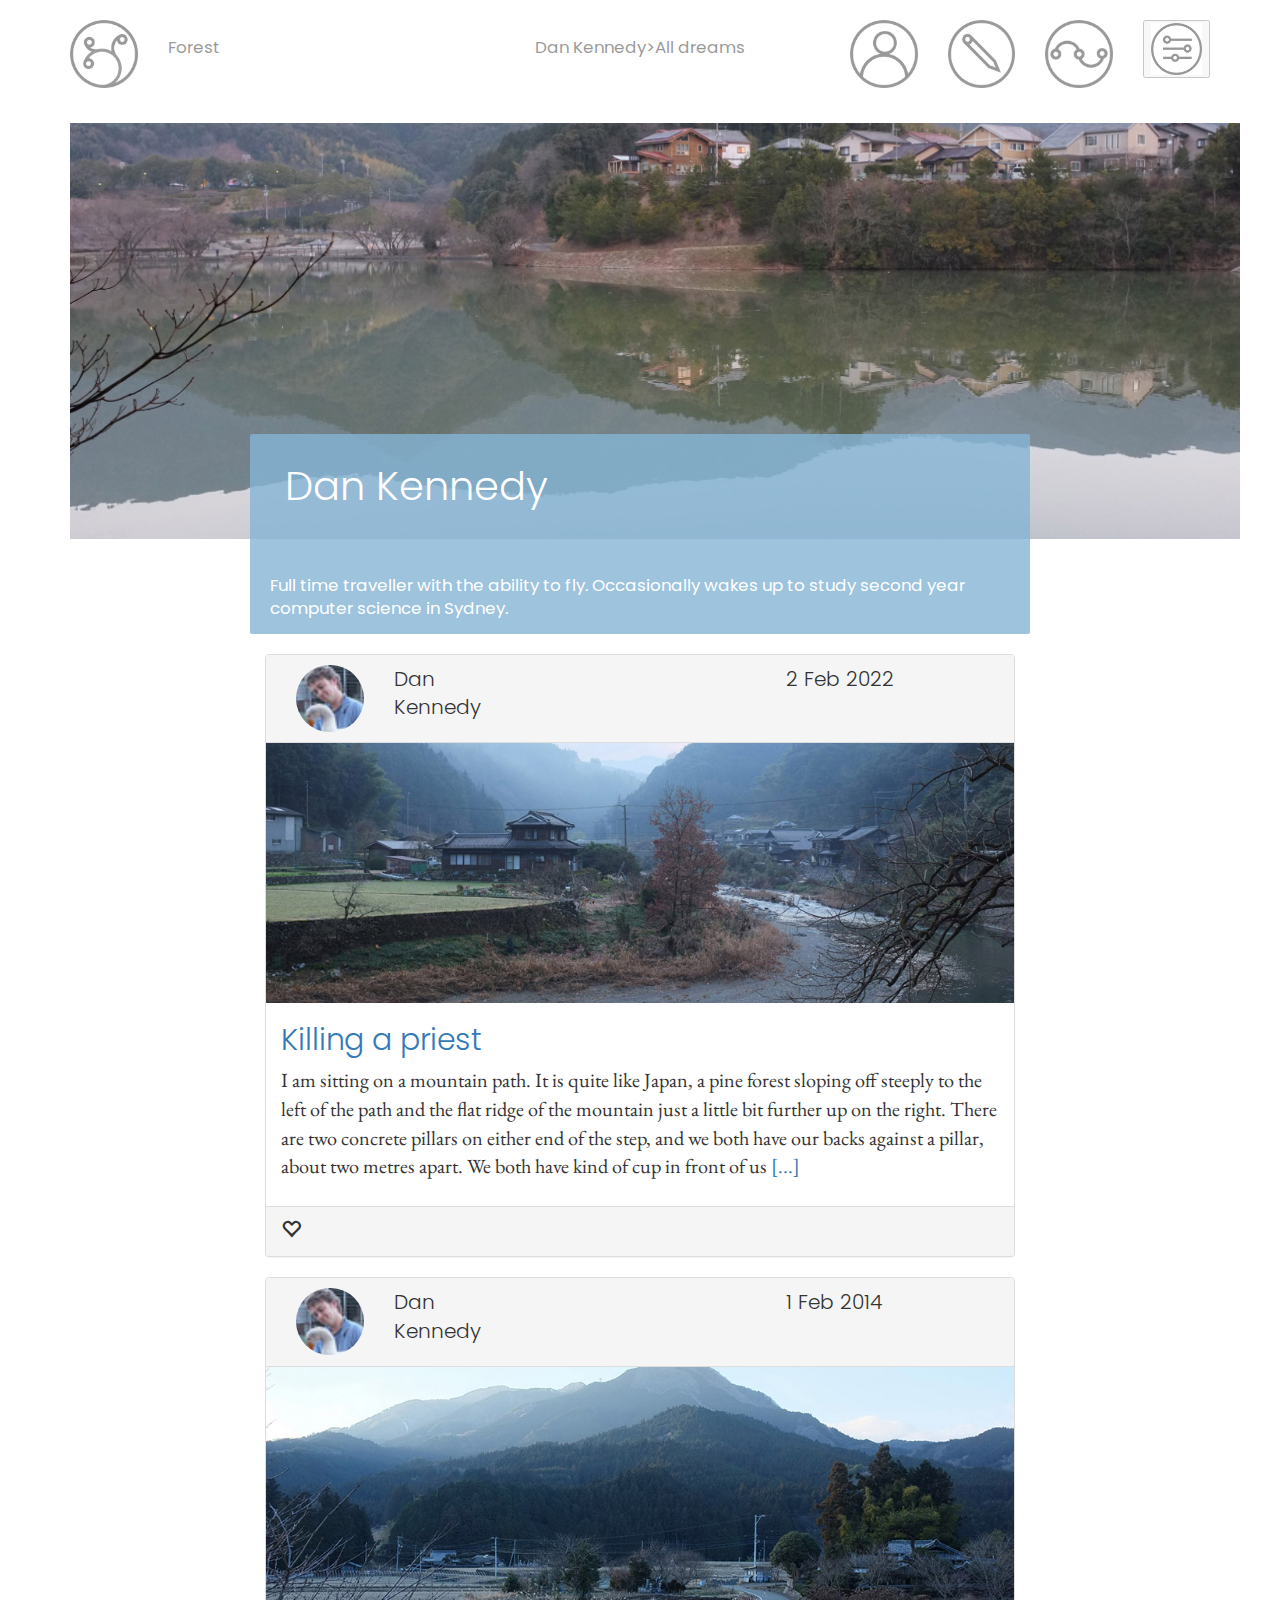
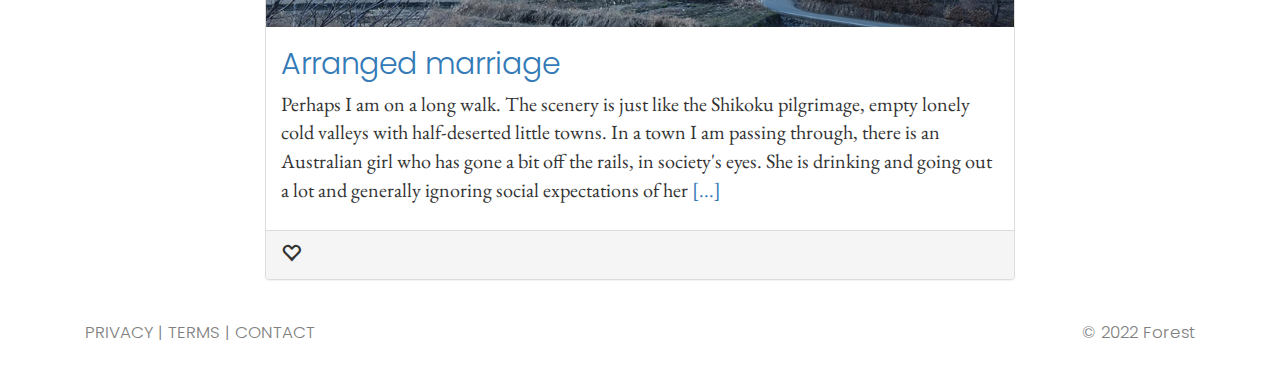
==== index.html @ 6a145a7a "take basic html from old website" ====
<!DOCTYPE html>
<html lang="en">

<head>
    <meta charset="UTF-8">
    <meta http-equiv="X-UA-Compatible" content="IE=edge">
    <meta name="viewport" content="width=device-width, initial-scale=1">
    <script src="js/tether.min.js"></script>
    <link rel="stylesheet" href="https://maxcdn.bootstrapcdn.com/bootstrap/3.3.5/css/bootstrap.min.css">
    <link rel="stylesheet" href="css/styles.css">
    <link rel="icon" type="image/png" href="images/favicon-32x32.png" sizes="32x32" />
    <link rel="icon" type="image/png" href="images/favicon-16x16.png" sizes="16x16" />
    <title>Forest</title>
</head>

<body>

    <div class="container"> <!-- the whole page -->
        <div class="row">

            <!-- NAVIGATION -->
            
            <nav>
                
                 <div class="container">
        <div class="row">

            <!-- NAVIGATION -->
            

                <a href="index.html">
                <div class="col-md-1 col-sm-1 hidden-xs goblack"><img src="images/forest_logo.png" alt="Forest logo"> </div>
                </a>

                <div id="sitename" class="col-md-2 col-sm-2 hidden-xs goblack">Forest</div>

                <div id="breadcrumbs" class="col-md-4 col-md-offset-1 col-sm-4 col-sm-offset-1 col-xs-12 goblack">Dan Kennedy>All dreams</div>

          <a href="index.html"><div class="col-md-1 col-sm-1 col-xs-3 goblack"><img src="images/me_icon.png" alt="my profile button"></div></a> 
                                <a href="write.html">
               <div class="col-md-1 col-sm-1 col-xs-3 goblack"><img src="images/pencil_icon.png" alt="write button"></div>
            </a>

                <a href="stats.html"> <div class="col-md-1 col-sm-1 col-xs-3 goblack"><img src="images/my_stats_icon.png" alt="stats button"></div></a> 

                <div class="dropdown col-md-1 col-sm-1 col-xs-3 goblack">
                <button href="#" class="dropdown-toggle" data-toggle="dropdown" role="button">
                    <img src="images/settings_icon.png" alt="settings button"></a>
                    <ul class="dropdown-menu pull-right" aria-labelledby="pettype">
                        <li><a href="#">Settings</a></li>
                        <li><a href="#">Help</a></li>
                        <li role="seperator" class="divider"></li>
                        <li><a href="#">Log out &nbsp;<span class="glyphicon glyphicon-log-out"></span></a></li>
                    </ul>
                </button>
                </div>  
        

        </div> <!-- row -->
        </div> <!-- container -->
            </nav>
            
            <!-- END OF NAVIGATION -->



            <!-- HEADER -->
            
            <div class="container">
            <div class="row">

            <header>
               
               <!--TITLE IMAGE-->
               <div class="titleimage col-md-12 center-block" style="background-image: url(images/titlepic_myprofile_3by4.jpg)"></div>
               
                <!--BLUEBOX-->
                <div id="bluebox" class="col-md-8 col-md-offset-2 col-centered col-sm-10 col-sm-offset-1">
                    <h1 id="mainheader">Dan Kennedy</h1>
                    <div id="infobox" class="row">
                        

<!--                        <div id="authoranddate" class="col-md-8 col-md-offset-2 col-centered col-sm-10 col-sm-offset-1">-->
                            <p>
                        Full time traveller with the ability to fly. Occasionally wakes up to study second year computer science in Sydney.
                    </p>
<!--                        </div>-->
                    </div>
                </div>

            </header>
            
            </div> <!-- row -->
            </div> <!-- container -->

            <!-- END HEADER -->



            <div id="mainone" class="col-md-8 col-md-offset-2 col-centered col-sm-10 col-sm-offset-1">

                <main>

                   <!-- BEGIN PANEL -->
                    <div class="panel panel-default">

                        <div class="panel-heading">
                            <div class="container">
                            <div class="row">


                                <div class="postprofilepic col-md-1 col-xs-2" ><img src="images/profilepic_goose_sml.jpg" class="img-circle"> </div>

                              <div class="col-xs-3 col-md-4 postprofilename"> <p>Dan Kennedy</p></div>
                               
                               <div class="col-md-2 col-xs-2 col-xs-offset-3"><p>2 Feb 2022</p></div>

                           </div>
                            </div>
                        </div>
                        <a href="dream1.html">
                        <div class="postpic" style="background-image: url(images/title_pic_priest.jpg)">
                    </a>
                </div>


                        <div class="panel-body">
                            <a href="dream1.html"><h2 class="posttitle">Killing a priest</h2></a>

                            <p>
                                 I am sitting on a mountain path. It is quite like Japan, a pine forest sloping off steeply to the left of the path and the flat ridge of the mountain just a little bit further up on the right.
                


                
                                There are two concrete pillars on either end of the step, and we both have our backs against a pillar, about two metres apart. We both have kind of cup in front of us <a href="dream1.html">[...]</a> </p>

                        </div>


                        <div class="panel-footer">
                            <span class="glyphicon glyphicon-heart-empty"></span>
                        </div>
                    </div> <!-- end panel -->

                
                <!-- BEGIN PANEL -->
                    <div class="panel panel-default">

                        <div class="panel-heading">
                            <div class="container">
                            <div class="row">


                                <div class="postprofilepic col-md-1 col-xs-2" ><img src="images/profilepic_goose_sml.jpg" class="img-circle"> </div>

                               <div class="col-xs-3 col-md-4 postprofilename"> <p>Dan Kennedy</p></div>
                               
                               <div class="col-md-2 col-xs-2 col-xs-offset-3"><p>1 Feb 2014</p></div>

                           </div>
                            </div>
                        </div>
                        <a href="dream2.html">
                        <div class="postpic" style="background-image: url(images/post2_titlepic.jpg)">
                    </a>
                </div>


                        <div class="panel-body">
                            <a href="dream2.html"><h2 class="posttitle">Arranged marriage</h2></a>

                            <p>
                                Perhaps I am on a long walk. The scenery is just like the Shikoku pilgrimage, empty lonely cold valleys with half-deserted little towns.

In a town I am passing through, there is an Australian girl who has gone a bit off the rails, in society's eyes. She is drinking and going out a lot and generally ignoring social expectations of her <a href="dream2.html">[...]</a>

                        </div>


                        <div class="panel-footer">
                            <span class="glyphicon glyphicon-heart-empty"></span>
                        </div>
                    </div> <!-- end panel -->

                </main>

            </div>
        </div>



        <footer>

            <div class="col-md-4 col-xs-12 text-center-sm"><a href="#">PRIVACY | </a><a href="#">TERMS | </a><a href="#">CONTACT </a></div>
            <div id="copyright" class="col-md-4 col-md-offset-4 col-xs-12 text-right-md text-center-sm ">&copy; 2022 Forest</div>

        </footer>

    </div>
    <!--container-->


    <script src="js/jquery-2.1.4.min.js"></script>
    <script src="js/bootstrap.min.js"></script>
    <script src="js/script.js"></script>
    


</body>

</html>
---- css/styles.css ----
/*WEB FONTS*/

@import url(https://fonts.googleapis.com/css?family=Hind+Vadodara:400,300);
@import url(https://fonts.googleapis.com/css?family=EB+Garamond);
@import url(https://fonts.googleapis.com/css?family=Raleway:300,400,600,500);
/*
@import url(https://fonts.googleapis.com/css?family=Khula:400,300);
@import url(https://fonts.googleapis.com/css?family=Open+Sans:400,300); 
*/
/*@import url(https://fonts.googleapis.com/css?family=Work+Sans:200,400,300); cartoony*/
/*@import url(https://fonts.googleapis.com/css?family=Libre+Franklin:300);*/
/*@import url(https://fonts.googleapis.com/css?family=Martel+Sans:400,300);*/
/*@import 'https://fonts.googleapis.com/css?family=Karla';*/
/*@import 'https://fonts.googleapis.com/css?family=Source+Sans+Pro:200,300,400'; terrible and small*/
/*@import url(https://fonts.googleapis.com/css?family=Roboto:400,300); too narrow*/
/*@import 'https://fonts.googleapis.com/css?family=Ek+Mukta:200,300';*/
/*@import 'https://fonts.googleapis.com/css?family=Hind:300|Oxygen:300';*/
@import "https://fonts.googleapis.com/css?family=Poppins:300,400";

/*BASIC TYPE RULES*/

html {
    font-size: 1.2em;
}
a:link {
    text-decoration: none;
}
a:visited {
    text-decoration: none;
}
.goblack {
    color: black;
    opacity: 0.4;
}
.goblack:hover {
    color: black;
    opacity: 0.8;
}
.pager a {
    color: #848183;
}

/*END BASIC TYPE RULES*/

/*NAVIGATION*/

nav {
    font-family: "Poppins", sans-serif;
    height: auto;
    -webkit-font-smoothing: antialiased;
    margin-top: 20px;
    margin-bottom: 20px;
    font-size: 1.2em;
}
nav ul {
    list-style: none;
}

#sitename {
    margin-top: 15px;
}
#breadcrumbs {
    text-align: center;
    margin-top: 15px;
}
#icon-settings {
    background-image: url("../images/settings_icon.png");
    background-position: center center;
    background-size: cover;
    height: 50px;
    /*
    display:table-cell;
    vertical-align:top;
*/
    border: 0px solid transparent;
}
.navbar-default {
    /*    background-color: white;*/
    border: none;
}
#navlogo {
    display: block;
    background-color: aqua;
}

#settings-button {
    background-repeat: no-repeat;
    height: 59px;
}

/*END NAVIGATION*/

/*HEADER*/

.titleimage {
    /*    background-image: url('../images/titlepic_myprofile_3by4.jpg');*/
    background-position: center;
    background-size: cover;
    height: 416px;
    margin: 15px; /* this gives it a border at xs size*/
}

/*decrease height of title image at small breakpoint*/
@media (max-width: 768px) {
    .titleimage {
        height: 300px;
        border-top-left-radius: 4px;
        border-top-right-radius: 4px;
    }
}

#bluebox {
    background: rgba(132, 180, 212, 0.8);
    height: 200px;
    margin-top: -120px;
    /*    margin-top: -20%;*/
    padding: none;
    border-radius: 2px;
}

/*give blue box a margin at xs breakpoint*/
@media (max-width: 768px) {
    #bluebox {
        margin-left: 15px;
        margin-right: 15px;
        /*make it fit better with title image at small breakpoint*/
        border-bottom-right-radius: 4px;
        border-bottom-left-radius: 4px;
        border-top-left-radius: 0px;
        border-top-right-radius: 0px;
    }
}

#bluebox a:link {
    color: white;
}
#bluebox a:visited {
    color: white;
}
#bluebox a:hover {
    color: #555;
}

/*
header {
    margin-top: 100px;
}
*/

.jumbotron {
    background-color: aquamarine;
}

#mainheader {
    font-family: "Poppins", sans-serif;
    -webkit-font-smoothing: antialiased;
    font-weight: 300;
    font-size: 40px;
    color: white;
    display: inline-block;
    margin: 20px;
    margin-top: 30px;
}
.upperprofilecircle {
    /*    width: 40px;*/
    /*    height: 40px;*/
    float: left;
    margin-left: 20px;
    margin-right: 20px;
    /*    margin-top: 20px;*/
}
#infobox {
    margin-top: 6%;
    height: 40%;
    width: auto;
    font-family: "Poppins", sans-serif;
    -webkit-font-smoothing: antialiased;
    font-weight: 400;
    font-size: 1.2em;
    color: white;
    margin-left: 5px;
    margin-right: 5px;
}
#authoranddate {
    /*    margin-top: 10px;*/
}
main {
    font-family: "EB Garamond", "Times New Roman", serif;
    font-size: 1.2em;
    margin-top: 20px;
}
/*END HEADER*/

/*MAIN*/

#mainone {
    height: auto;
    /*    padding: 0px;*/
    font-size: 1.2em;
}
.icon {
    max-width: 150px;
    margin: 0 auto;
    display: block;
}
img {
    width: 100%;
}

.postprofilepic {
    /*
    width: 40px;
    height: 40px; 
*/
    display: block;
    margin-top: 0;
    margin-bottom: 0;
    /*    background-color: aqua;*/
}

.postpic {
    height: 260px;
    background-position: center;
    background-size: cover;
}

.postprofilename {
    vertical-align: middle;
    width: 100px;
    margin-right: 0;
}

.posttitle {
    font-family: "Poppins", sans-serif;
    -webkit-font-smoothing: antialiased;
    font-weight: 300;
    margin-top: 5px;
}

.postprofilename {
    font-family: "Poppins", Helvetica, Arial, sans-serif;
    -webkit-font-smoothing: antialiased;
    font-weight: 300;
    font-size: 1em;
}

.panel-heading {
    font-family: "Poppins", sans-serif;
    -webkit-font-smoothing: antialiased;
    font-weight: 300;
    font-size: 1em;
}

/*
.col-centered{
    float: none;
    margin: 0 auto;
}*/

/*END MAIN*/

/*WRITE PAGE*/

#inputDream {
    font-family: "EB Garamond", "Times New Roman", serif;
    font-size: 1em;
    overflow: auto;
    outline: none;
    resize: none;
    -webkit-box-shadow: none;
    -moz-box-shadow: none;
    box-shadow: none;
    width: 100%;
    height: 400px;
}
#titlepicbox {
    width: 100%;
    height: 250px;
    float: none;
    margin-top: auto;
    padding: none;
    border: 1px solid #cccccc;
    /*    background-image: url('../images/titlepic_myprofile.jpg');*/
}
#cameraicon {
    float: right;
    margin-top: 205px;
    margin-right: 10px;
}
#savebutton {
    background-color: rgba(132, 180, 212, 0.8);
    color: white;
}
.input-group-addon {
    background-color: rgba(132, 180, 212, 0.8);
}
.input-lg {
    border-radius: 2px;
}

/*END WRITE PAGE*/

/*STATS*/

.statsheader {
    height: 40px;
    background-color: #848183;
    padding: 10px;
}

.statsheader h2 {
    color: white;
    font-family: "Poppins", Helvetica, Arial, sans-serif;
    -webkit-font-smoothing: antialiased;
    font-weight: 300;
    font-size: 1.2em;
    margin-top: auto;
}

/*to override thumbnail properties of padding and border colour and bottom margin*/
.statsbox {
    display: block;
    padding: 0px;
    margin-bottom: 30px;
    line-height: 1.42857143;
    background-color: #fff;
    border: 1px solid #848183;
    border-radius: 4px;
}

/*END STATS*/

/*FOOTER*/

footer {
    font-family: "Poppins", Helvetica, Arial, sans-serif;
    -webkit-font-smoothing: antialiased;
    font-weight: 300;
    color: grey;
    background-color: white;
    height: 59px;
    margin-top: 20px;
    font-size: 1.2em;
}
footer a:link {
    color: grey;
}
footer a:visited {
    color: grey;
}
footer a:hover {
    color: black;
}

@media (max-width: 768px) {
    .text-center-sm {
        text-align: center;
    }
}
@media (min-width: 769px) {
    .text-right-md {
        text-align: right;
    }
}

/*
.text-xs-left { text-align: left; }
.text-xs-right { text-align: right; }
.text-xs-center { text-align: center; }
.text-xs-justify { text-align: justify; }

@media (min-width: @screen-sm-min) {
  .text-sm-left { text-align: left; }
  .text-sm-right { text-align: right; }
  .text-sm-center { text-align: center; }
  .text-sm-justify { text-align: justify; }
}

@media (min-width: @screen-md-min) {
  .text-md-left { text-align: left; }
  .text-md-right { text-align: right; }
  .text-md-center { text-align: center; }
  .text-md-justify { text-align: justify; }
}

@media (min-width: @screen-lg-min) {
  .text-lg-left { text-align: left; }
  .text-lg-right { text-align: right; }
  .text-lg-center { text-align: center; }
  .text-lg-justify { text-align: justify; }
}
*/

/*END FOOTER*/
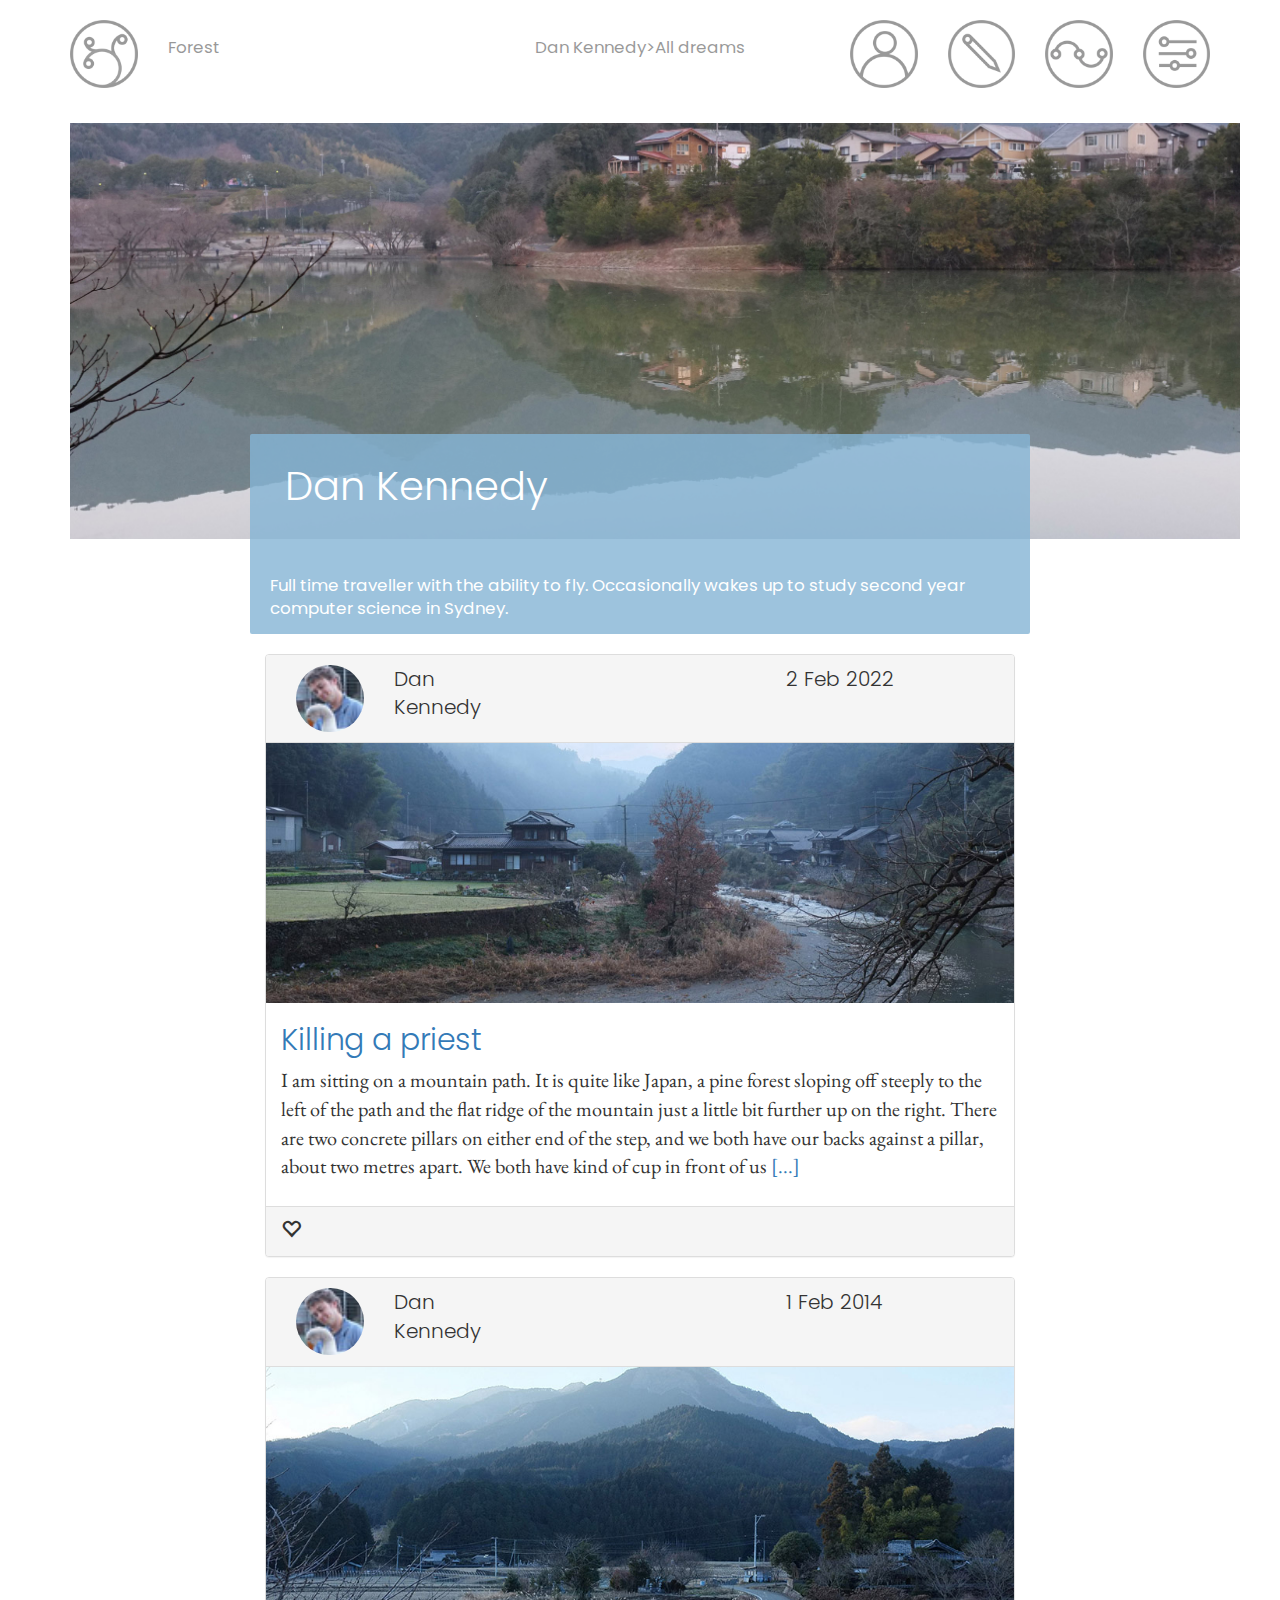
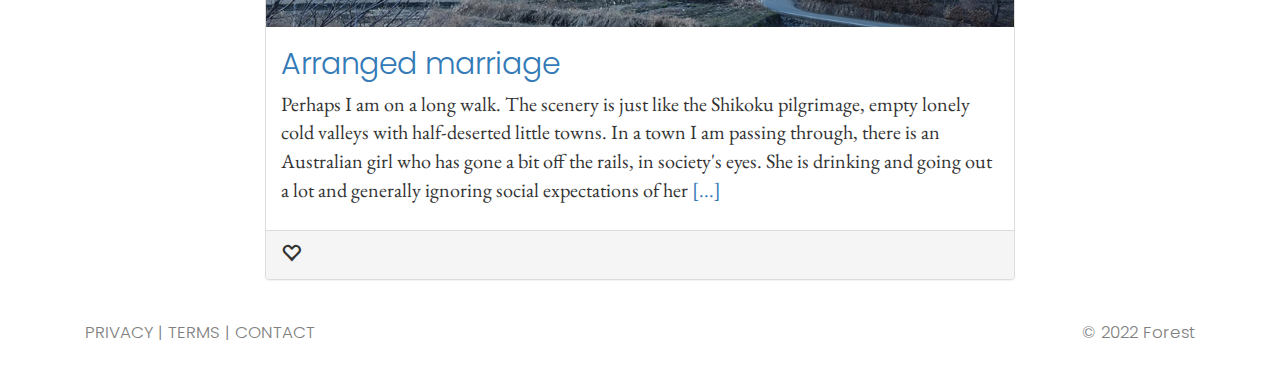
==== commit ea38667d: "stats and write pages" ====
--- a/index.html
+++ b/index.html
@@ -45,7 +45,7 @@
                 <a href="stats.html"> <div class="col-md-1 col-sm-1 col-xs-3 goblack"><img src="images/my_stats_icon.png" alt="stats button"></div></a> 
 
                 <div class="dropdown col-md-1 col-sm-1 col-xs-3 goblack">
-                <button href="#" class="dropdown-toggle" data-toggle="dropdown" role="button">
+                <a href="#" class="dropdown-toggle" data-toggle="dropdown" role="button">
                     <img src="images/settings_icon.png" alt="settings button"></a>
                     <ul class="dropdown-menu pull-right" aria-labelledby="pettype">
                         <li><a href="#">Settings</a></li>
@@ -53,7 +53,7 @@
                         <li role="seperator" class="divider"></li>
                         <li><a href="#">Log out &nbsp;<span class="glyphicon glyphicon-log-out"></span></a></li>
                     </ul>
-                </button>
+         
                 </div>  
         
 
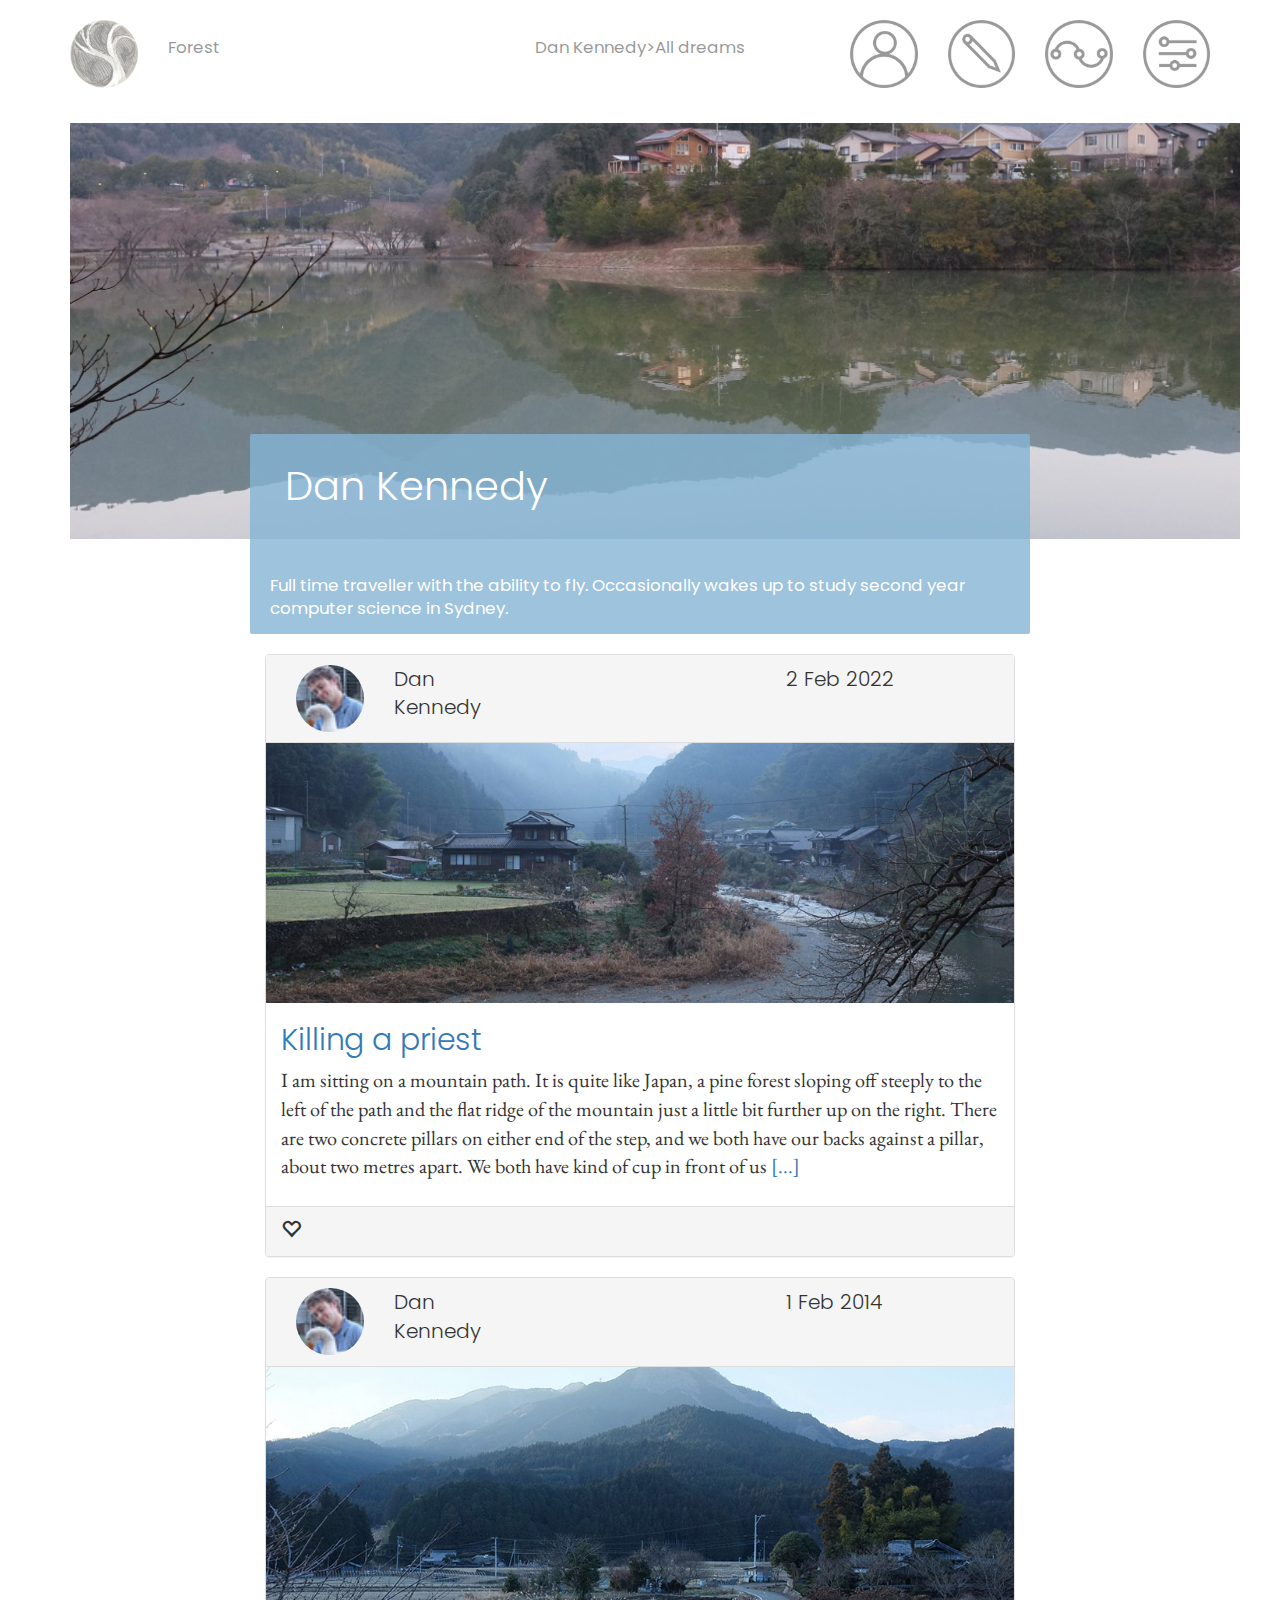
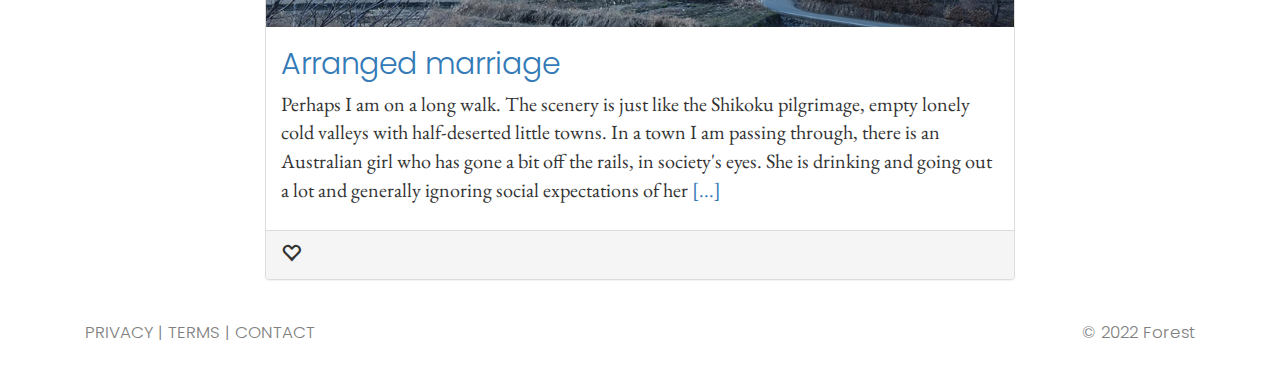
==== commit f63c1d04: "put in new logo" ====
--- a/index.html
+++ b/index.html
@@ -30,7 +30,7 @@
             
 
                 <a href="index.html">
-                <div class="col-md-1 col-sm-1 hidden-xs goblack"><img src="images/forest_logo.png" alt="Forest logo"> </div>
+                <div class="col-md-1 col-sm-1 hidden-xs goblack"><img src="images/new-logo-draft-sml.jpg" alt="Forest logo"> </div>
                 </a>
 
                 <div id="sitename" class="col-md-2 col-sm-2 hidden-xs goblack">Forest</div>
